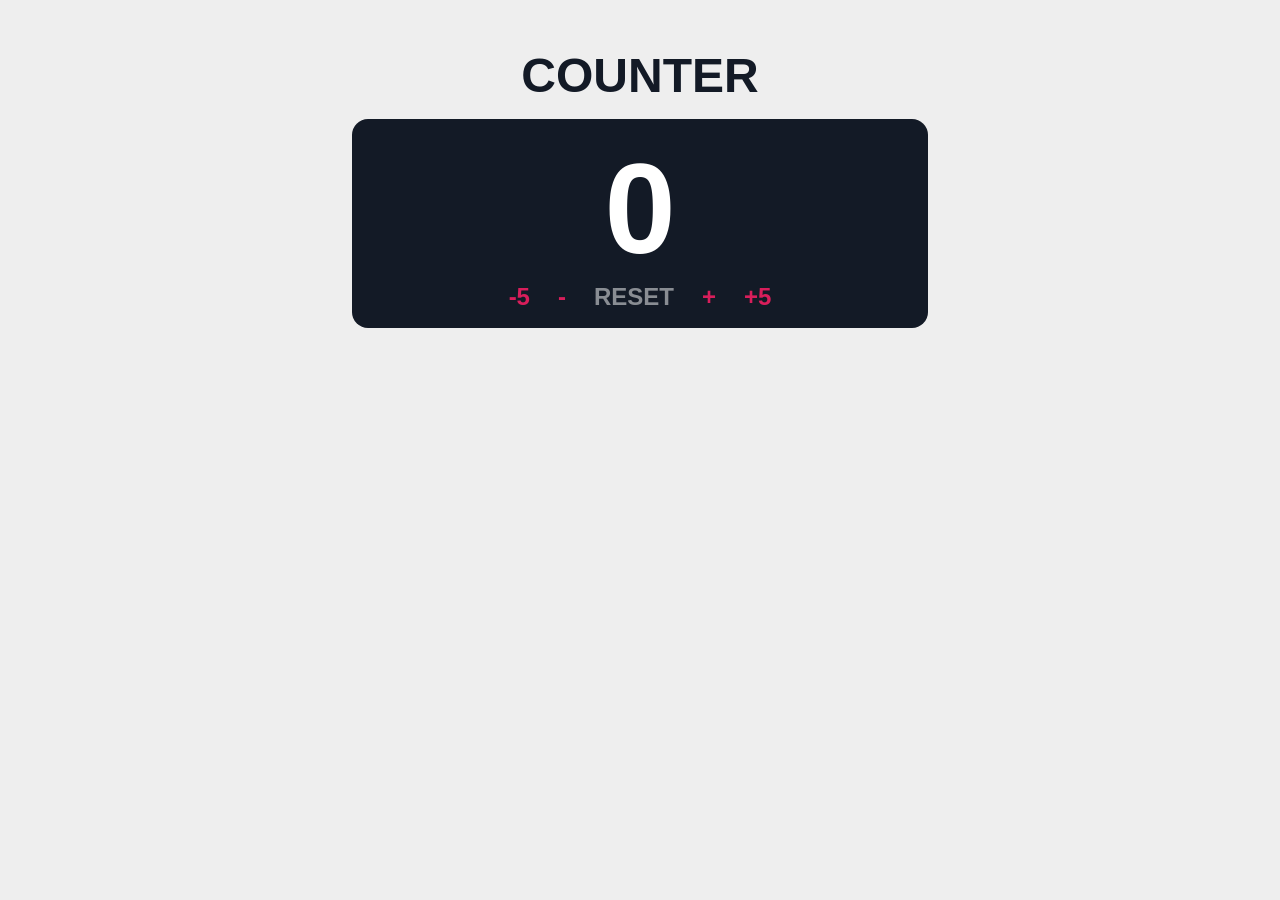
==== index.html @ 268a8ba0 "Adding second style" ====
<!DOCTYPE html>
<html lang="en">
<head>
    <meta charset="UTF-8">
    <meta http-equiv="X-UA-Compatible" content="IE=edge">
    <meta name="viewport" content="width=device-width, initial-scale=1.0">
    <title>DOM</title>
    <script src="scripts/main.js" defer></script>
    <link rel="stylesheet" href="styles/secondary.css">
</head>
<body>
    <div class = "container">
        <h1 data-header>Counter</h1>
        <div data-counter>
            <p> <output data-counter-display>5</output> </p>
            <p data-buttons>
                <button data-counter-button = "-5">-5</button>
                <button data-counter-button = "decrement">-</button>
                <button data-counter-button = "reset">reset</button>
                <button data-counter-button = "increment">+</button>
                <button data-counter-button = "5">+5</button>
            </p>
        </div>
    </div>
</body>
</html>
---- styles/secondary.css ----
:root{
    --primary: #D81E5B;
    --secondary: #8A4FFF;
    --grey: #aaa;
    --light: #eee;
    --dark: #131a26;

}
*{
    box-sizing: border-box;
    margin: 0;
    font-family: 'Fira sans', sans-serif;
}

body{
    background-color: var(--light);
}

.container{
    padding: 3rem 2rem;
    max-width: 640px;
    margin: 0 auto;
}

h1{
    color:var(--dark);
    font-size: 3rem;
    text-transform: uppercase;
    margin-bottom: 1rem
}

[data-counter]
{
    background-color: var(--dark);
    padding: 1rem;
    border-radius: 1rem;
    color: white;
}

/* [data-counter-display]
{
    font-size: 8rem;
    font-weight: 700;
    text-align: center;
} */

.container
{
    font-size: 8rem;
    font-weight: 700;
    text-align: center;
}

[data-buttons]
{
    display: flex;
    justify-content: center;
    align-items: center;
    margin: 0 -0.5rem;
}

button
{
    margin: 0 0.5rem;  /* Distanta dintre butoane*/
    appearance: none;
    background: none;
    border: none;
    outline: none;

    color: var(--primary);
    font-size: 1.5rem;
    font-weight: 700;
    text-transform: uppercase;
    cursor: pointer;

    transition: 0.4s ease-out;

}

button[data-counter-button = "reset"]{
    color: #fff;
    opacity: 0.5;
}

button[data-counter-button ="reset"]:hover
{
    color: var(--primary);
}

.negative {
    color: #c00;
}

.positive{
    color: #bada55;
}
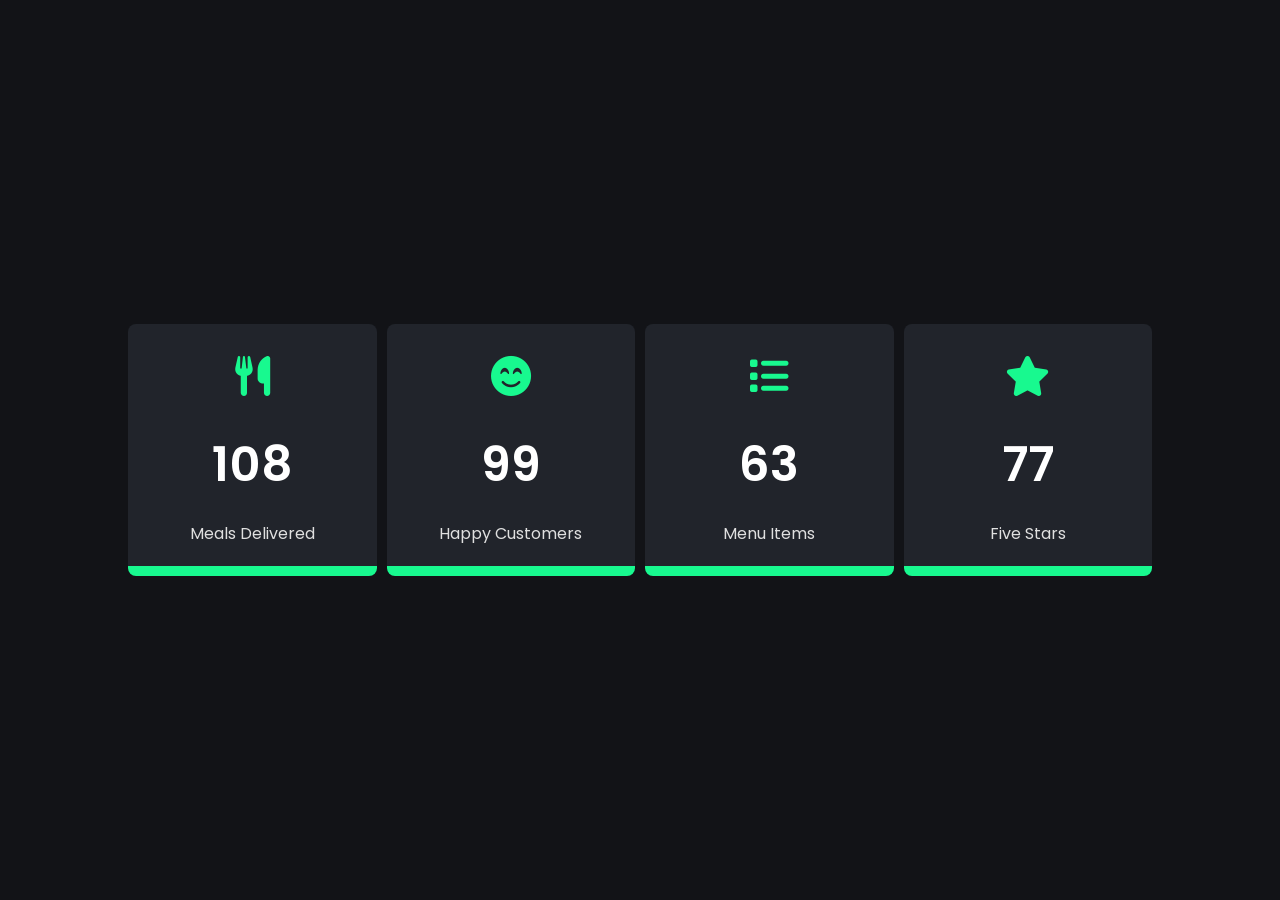
==== commit dbf3f6d7: "final version" ====
--- a/index.html
+++ b/index.html
@@ -1,26 +1,45 @@
 <!DOCTYPE html>
 <html lang="en">
-<head>
-    <meta charset="UTF-8">
-    <meta http-equiv="X-UA-Compatible" content="IE=edge">
-    <meta name="viewport" content="width=device-width, initial-scale=1.0">
-    <title>DOM</title>
-    <script src="scripts/main.js" defer></script>
-    <link rel="stylesheet" href="styles/secondary.css">
-</head>
-<body>
-    <div class = "container">
-        <h1 data-header>Counter</h1>
-        <div data-counter>
-            <p> <output data-counter-display>5</output> </p>
-            <p data-buttons>
-                <button data-counter-button = "-5">-5</button>
-                <button data-counter-button = "decrement">-</button>
-                <button data-counter-button = "reset">reset</button>
-                <button data-counter-button = "increment">+</button>
-                <button data-counter-button = "5">+5</button>
-            </p>
-        </div>
+  <head>
+    <meta name="viewport" content="width=device-width, initial-scale=1.0" />
+    <title>Count Up Animation</title>
+    <!-- FontAwesome Icons -->
+    <link rel="stylesheet" href="https://cdnjs.cloudflare.com/ajax/libs/font-awesome/6.0.0-beta2/css/all.min.css"/>
+    <!-- Google Fonts -->
+    <link href="https://fonts.googleapis.com/css2?family=Poppins:wght@400;600&display=swap" rel="stylesheet"
+    />
+    <!-- Stylesheet -->
+    <link rel="stylesheet" href="style.css" />
+  </head>
+
+  
+  <body>
+    <div class="wrapper">
+      <div class="container">
+        <i class="fas fa-utensils"></i>
+        <span class="num" data-val="400">000</span>
+        <span class="text">Meals Delivered</span>
+      </div>
+
+      <div class="container">
+        <i class="fas fa-smile-beam"></i>
+        <span class="num" data-val="340">000</span>
+        <span class="text">Happy Customers</span>
+      </div>
+
+      <div class="container">
+        <i class="fas fa-list"></i>
+        <span class="num" data-val="225">000</span>
+        <span class="text">Menu Items</span>
+      </div>
+
+      <div class="container">
+        <i class="fas fa-star"></i>
+        <span class="num" data-val="280">000</span>
+        <span class="text">Five Stars</span>
+      </div>
     </div>
-</body>
+    <!-- Script -->
+    <script src="script.js"></script>
+  </body>
 </html>
--- a/style.css
+++ b/style.css
@@ -0,0 +1,84 @@
+* {
+    padding: 0;
+    margin: 0;
+    box-sizing: border-box;
+    font-family: "Poppins", sans-serif;
+  }
+  body {
+    background-color: #121317;
+  }
+  .wrapper {
+    position: absolute;
+    width: 80vw;
+    transform: translate(-50%, -50%);
+    top: 50%;
+    left: 50%;
+    display: flex;
+    justify-content: space-around;
+    gap: 10px;
+  }
+  .container {
+    width: 28vmin;
+    height: 28vmin;
+    display: flex;
+    flex-direction: column;
+    justify-content: space-around;
+    padding: 1em 0;
+    position: relative;
+    font-size: 16px;
+    border-radius: 0.5em;
+    background-color: #21242b;
+    border-bottom: 10px solid #18f98f;
+  }
+  i {
+    color: #18f98f;
+    font-size: 2.5em;
+    text-align: center;
+  }
+  span.num {
+    color: #ffffff;
+    display: grid;
+    place-items: center;
+    font-weight: 600;
+    font-size: 3em;
+  }
+  span.text {
+    color: #e0e0e0;
+    font-size: 1em;
+    text-align: center;
+    pad: 0.7em 0;
+    font-weight: 400;
+    line-height: 0;
+  }
+  @media screen and (max-width: 1024px) {
+    .wrapper {
+      width: 85vw;
+    }
+    .container {
+      height: 26vmin;
+      width: 26vmin;
+      font-size: 12px;
+    }
+  }
+  @media screen and (max-width: 768px) {
+    .wrapper {
+      width: 90vw;
+      flex-wrap: wrap;
+      gap: 30px;
+    }
+    .container {
+      width: calc(50% - 40px);
+      height: 30vmin;
+      font-size: 14px;
+    }
+  }
+  @media screen and (max-width: 480px) {
+    .wrapper {
+      gap: 15px;
+    }
+    .container {
+      width: 100%;
+      height: 25vmin;
+      font-size: 8px;
+    }
+  }
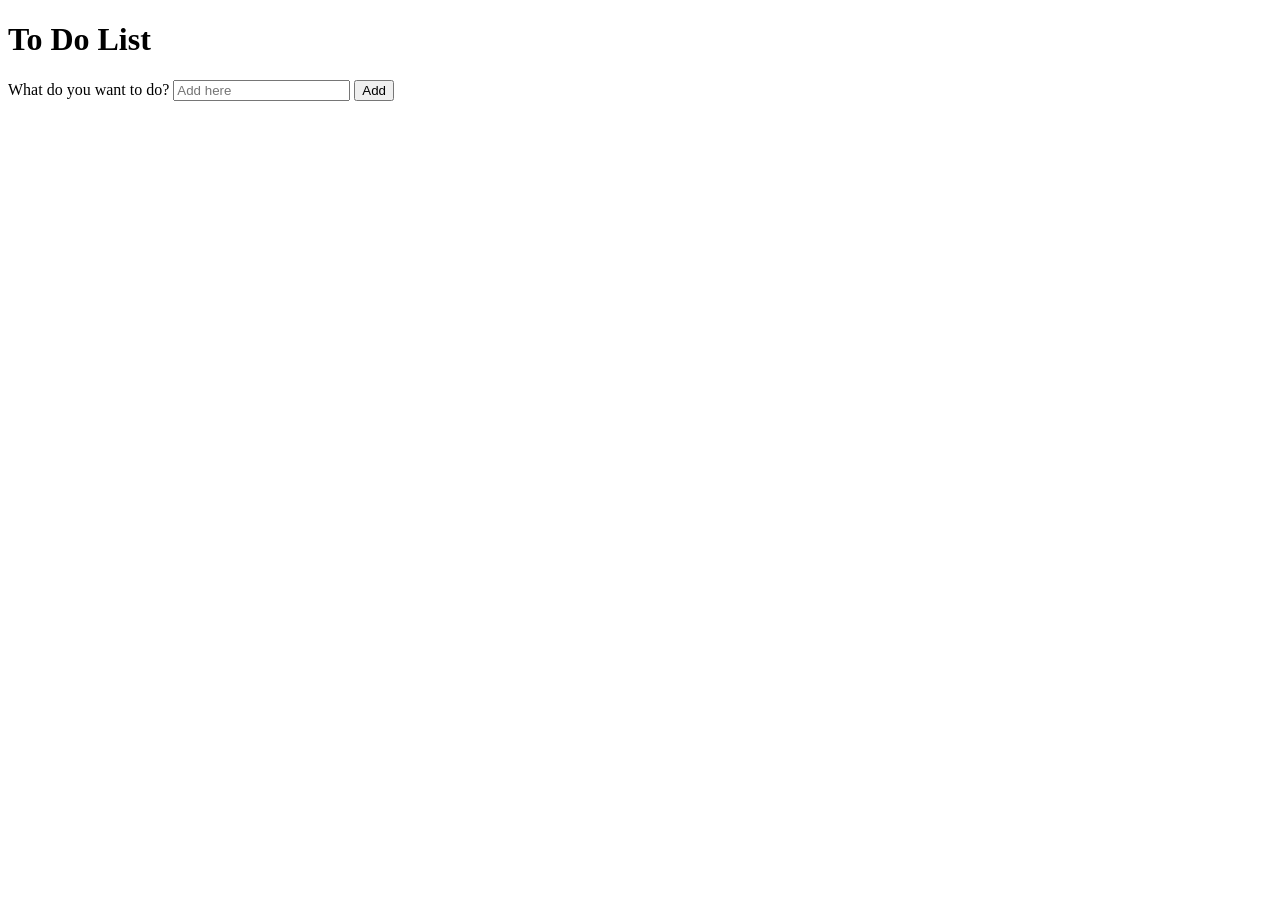
==== commit 687a282f: "adding html and js" ====
--- a/index.html
+++ b/index.html
@@ -1,45 +1,23 @@
 <!DOCTYPE html>
 <html lang="en">
-  <head>
-    <meta name="viewport" content="width=device-width, initial-scale=1.0" />
-    <title>Count Up Animation</title>
-    <!-- FontAwesome Icons -->
-    <link rel="stylesheet" href="https://cdnjs.cloudflare.com/ajax/libs/font-awesome/6.0.0-beta2/css/all.min.css"/>
-    <!-- Google Fonts -->
-    <link href="https://fonts.googleapis.com/css2?family=Poppins:wght@400;600&display=swap" rel="stylesheet"
-    />
-    <!-- Stylesheet -->
-    <link rel="stylesheet" href="style.css" />
-  </head>
+<head>
+    <meta charset="UTF-8">
+    <meta http-equiv="X-UA-Compatible" content="IE=edge">
+    <meta name="viewport" content="width=device-width, initial-scale=1.0">
+    <title>To Do List</title>
+    <link rel="stylesheet" href="main.css">
+    <script src="main.js" defer></script>
+</head>
 
-  
-  <body>
-    <div class="wrapper">
-      <div class="container">
-        <i class="fas fa-utensils"></i>
-        <span class="num" data-val="400">000</span>
-        <span class="text">Meals Delivered</span>
-      </div>
+<body>
+        <h1>To Do List</h1>
+        <!-- Lista  in care putem adauga task-uri -->
+        <form data-todo-form>
+            <label for="title">What do you want to do?</label>
+            <input type="text" id="title" name="title" placeholder="Add here">
+            <button>Add</button>
 
-      <div class="container">
-        <i class="fas fa-smile-beam"></i>
-        <span class="num" data-val="340">000</span>
-        <span class="text">Happy Customers</span>
-      </div>
-
-      <div class="container">
-        <i class="fas fa-list"></i>
-        <span class="num" data-val="225">000</span>
-        <span class="text">Menu Items</span>
-      </div>
-
-      <div class="container">
-        <i class="fas fa-star"></i>
-        <span class="num" data-val="280">000</span>
-        <span class="text">Five Stars</span>
-      </div>
-    </div>
-    <!-- Script -->
-    <script src="script.js"></script>
-  </body>
+            <ul data-todo-list></ul>
+        </form>
+</body>
 </html>
--- a/main.css
+++ b/main.css
@@ -0,0 +1,7 @@
+.btn{
+    margin-left: 10px;
+
+    font-size: 1rem;
+     
+
+}
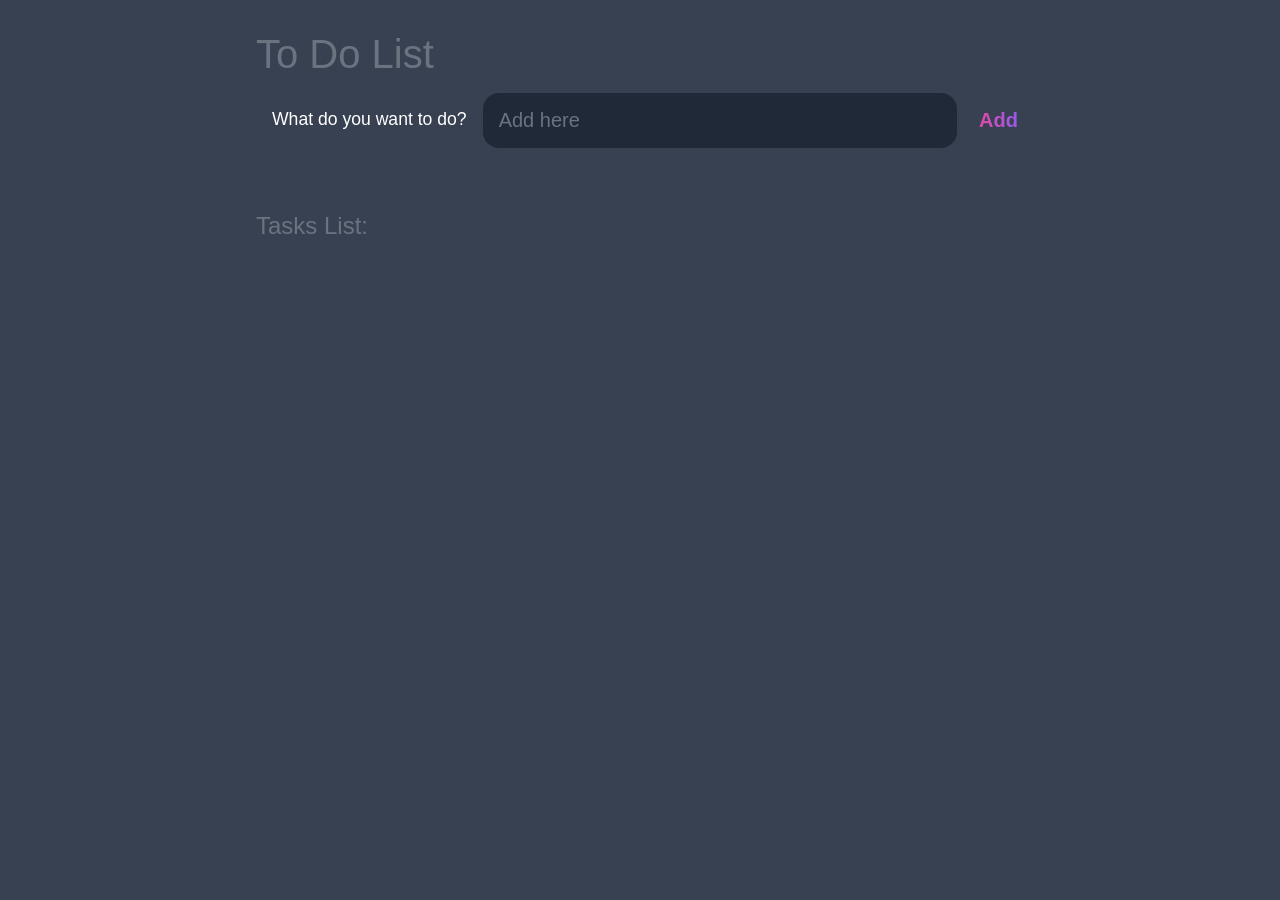
==== commit 380d76aa: "adding css" ====
--- a/index.html
+++ b/index.html
@@ -10,14 +10,20 @@
 </head>
 
 <body>
+    <header>
         <h1>To Do List</h1>
         <!-- Lista  in care putem adauga task-uri -->
         <form data-todo-form>
-            <label for="title">What do you want to do?</label>
-            <input type="text" id="title" name="title" placeholder="Add here">
-            <button>Add</button>
-
-            <ul data-todo-list></ul>
+            <div data-new-todo>
+                <label for="title">What do you want to do?</label>
+                <input type="text" id="title" name="title" placeholder="Add here">
+                <button data-add-button>Add</button>
+            </div>
+    </header>
+    <div data-list>
+        <h2>Tasks List: </h2>
+        <ul data-todo-list></ul>
+    </div>
         </form>
 </body>
 </html>
--- a/main.css
+++ b/main.css
@@ -1,7 +1,144 @@
+:root{
+    --dark: #374151;
+    --darker: #1F2937;
+    --darkest: #111827;
+    --gray: #6b7280;
+    --light: #EEE;
+    --pink: #EC4899;
+    --purple: #8B5cf6;
+
+}
+
+*{
+    box-sizing: border-box;
+    margin: 0;
+    font-family: 'Fira sans', sans-serif;
+}
+
+body{
+    display: flex;
+    flex-direction: column;
+    min-height: 100vh;
+    background: var(--dark);
+    color: #fff;
+}
+
+header{
+    padding: 2rem 1rem;
+    max-width: 800px;
+    width: 100%;
+    margin: 0 auto;
+}
+
+header h1{
+    font-size: 2.5rem;
+    font-weight: 300;
+    margin-bottom: 1rem;
+    color: var(--gray);
+}
+
+[data-new-todo]
+{
+    display: flex;
+
+}
+
+#title, [data-add-button], .btn{
+    appearance: none;
+    border: none;
+    outline: none;
+    background: none;
+}
+
+#title{
+    flex: 1 1 0%;
+    background-color: var(--darker);
+    padding: 1rem;
+    border-radius: 1rem;
+    margin-right: 1rem;
+    color: var(--light);
+    font-size: 1.25rem;
+}
+
+#title::placeholder{
+    color:var(--gray);
+}
+
+label {
+    padding: 1rem;
+    font-size: 1.10rem;
+}
+
+[data-add-button]
+{
+    color: var(--pink);
+    font-size: 1.25rem;
+    font-weight: 700;
+    background-image: linear-gradient( to right, var(--pink), var(--purple));
+    -webkit-background-clip: text;
+    -webkit-text-fill-color: transparent;
+
+    cursor: pointer;
+    transition: 0.4s;
+
+}
+
+[data-add-button]:hover{
+    opacity: 0.8;
+
+}
+
+[data-add-button]:active{
+    opacity: 0.6;
+    
+}
+
+[data-list]{
+    flex: 1 1 0%;
+    padding: 2rem 1rem;
+    max-width: 800px;
+    width: 100%;
+    margin: 0 auto;
+}
+
+[data-todo-list]
+{
+    padding: 1rem;
+}
+
+h2{
+    font-size: 1.5rem;
+    font-weight: 300;
+    color: var(--gray);
+    margin-bottom: 1rem;
+}
+
+li{
+    display: flex;
+    justify-content: space-between;
+    background-color: var(--darkest);
+    padding: 1rem;
+    border-radius: 1rem;
+    margin-bottom: 1rem;
+    color: var(--pink)
+}
+
 .btn{
-    margin-left: 10px;
+    cursor: pointer;
+    margin: 0 0.5rem;
+    font-size: 1.125rem;
+    font-weight: 700;
+    text-transform: uppercase;
+    transition: 0.4s;
+    background-image: linear-gradient( to right, var(--pink), var(--purple));
+    -webkit-background-clip: text;
+    -webkit-text-fill-color: transparent;
+}
 
-    font-size: 1rem;
-     
+.btn:hover{
+    opacity: 0.8;
+}
 
+.btn:active{
+    opacity: 0.6;
 }
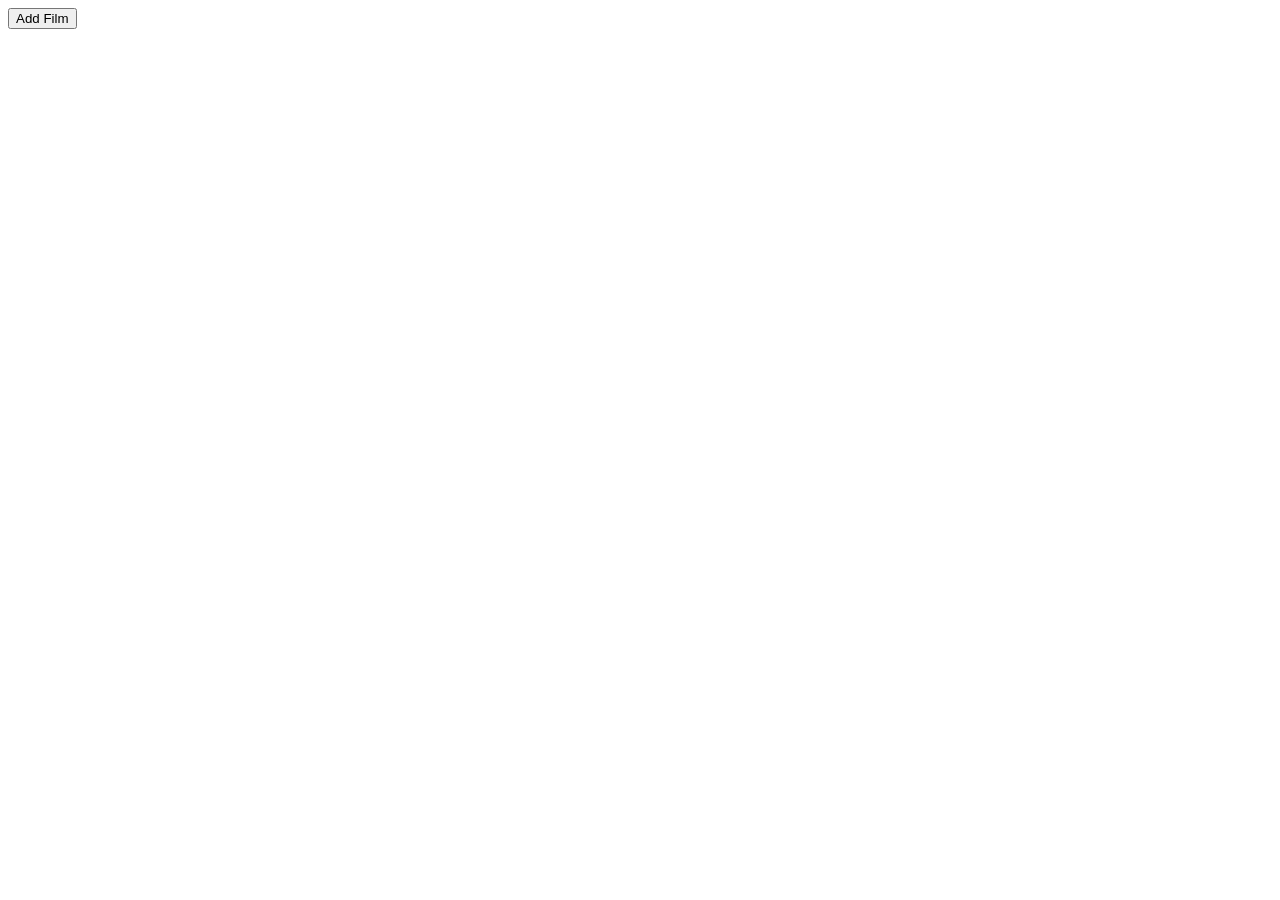
==== commit c72d9200: "done" ====
--- a/index.html
+++ b/index.html
@@ -1,29 +1,20 @@
-<!DOCTYPE html>
-<html lang="en">
-<head>
-    <meta charset="UTF-8">
-    <meta http-equiv="X-UA-Compatible" content="IE=edge">
-    <meta name="viewport" content="width=device-width, initial-scale=1.0">
-    <title>To Do List</title>
-    <link rel="stylesheet" href="main.css">
-    <script src="main.js" defer></script>
-</head>
-
-<body>
-    <header>
-        <h1>To Do List</h1>
-        <!-- Lista  in care putem adauga task-uri -->
-        <form data-todo-form>
-            <div data-new-todo>
-                <label for="title">What do you want to do?</label>
-                <input type="text" id="title" name="title" placeholder="Add here">
-                <button data-add-button>Add</button>
-            </div>
-    </header>
-    <div data-list>
-        <h2>Tasks List: </h2>
-        <ul data-todo-list></ul>
-    </div>
-        </form>
-</body>
-</html>+<!DOCTYPE html>
+<html lang="en">
+  <head>
+    <meta charset="UTF-8" />
+    <meta http-equiv="X-UA-Compatible" content="IE=edge" />
+    <meta name="viewport" content="width=device-width, initial-scale=1.0" />
+    <title>CRUD</title>
+    <!-- <link rel="stylesheet" href="main.css"> -->
+    <script src="scripts/main.js" defer></script>
+  </head>
+
+  <body>
+    <div data-button></div>  
+    <div data-film-list> </div>
+    
+
+    
+  </body>
+</html>
+
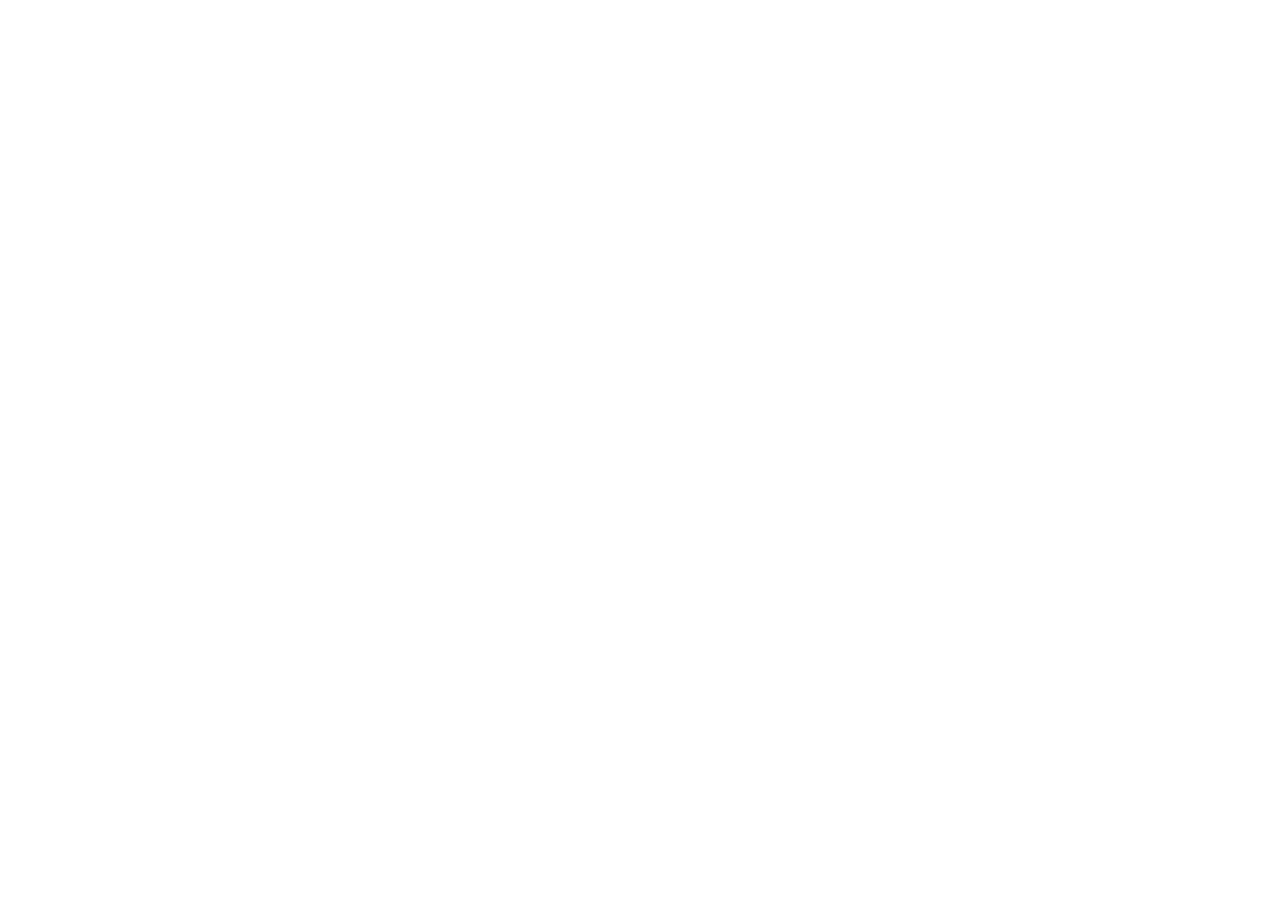
==== commit 2827fc84: "Clean Slate" ====
--- a/index.html
+++ b/index.html
@@ -6,7 +6,7 @@
     <meta name="viewport" content="width=device-width, initial-scale=1.0" />
     <title>CRUD</title>
     <!-- <link rel="stylesheet" href="main.css"> -->
-    <script src="scripts/main.js" defer></script>
+    <!-- <script src="scripts/main.js" defer></script> -->
   </head>
 
   <body>
